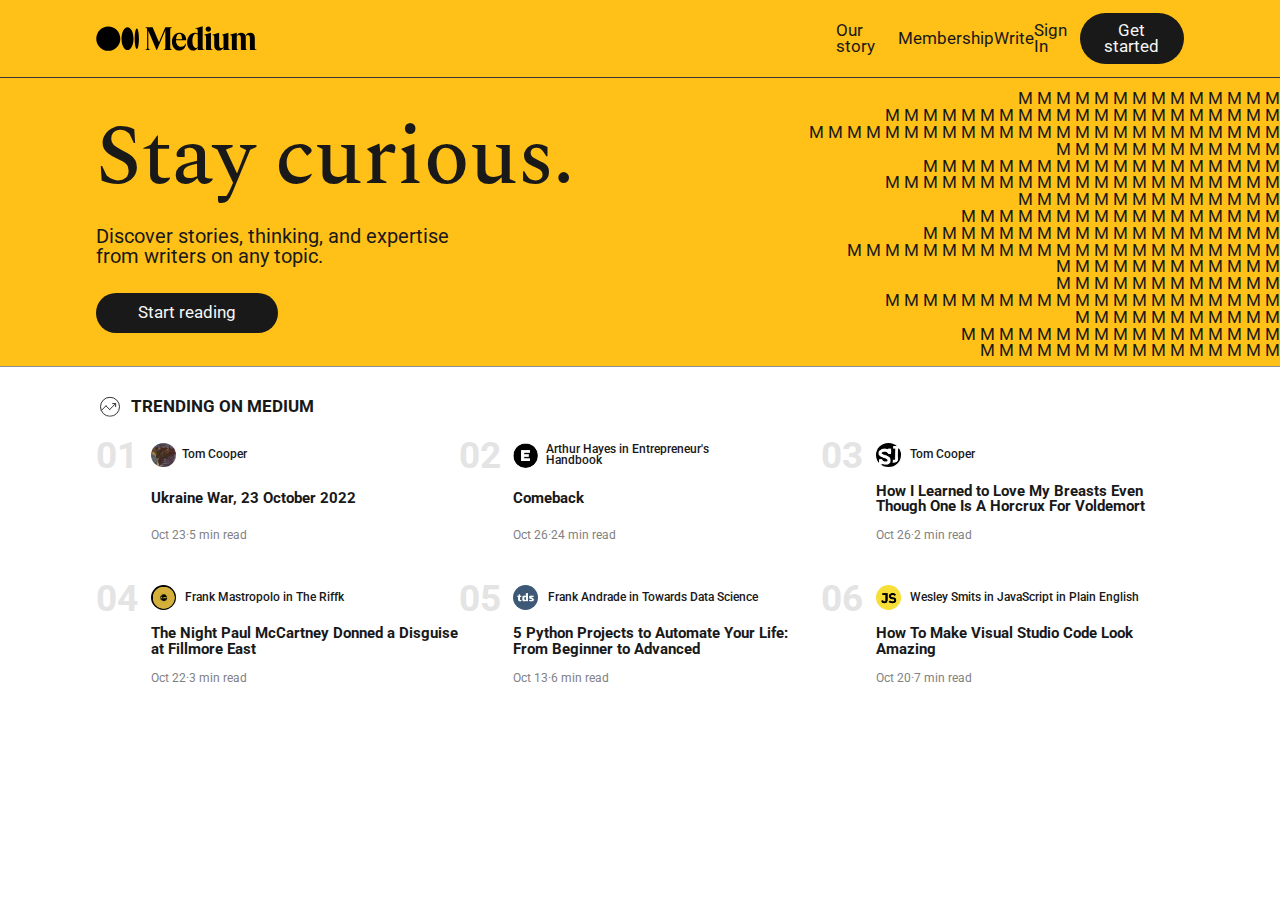
==== base_di_partenza/index2.html @ a9970ef3 "first commit" ====
<!DOCTYPE html>
<html lang="en">
  <head>
    <meta charset="UTF-8" />
    <meta name="viewport" content="width=device-width, initial-scale=1.0" />
    <meta http-equiv="X-UA-Compatible" content="IE=edge" />
    <link rel="stylesheet" href="./assets/css/reset.css" />
    <link rel="stylesheet" href="./assets/css/style.css" />
    <title>Medium Page - U2 w1 D5</title>
  </head>
  <body>
    <header>
      <nav>
        <div class="nav">
          <img
            class="navSx"
            src="./assets/imgs/svg/logo.svg"
            alt="logo Medium"
          />
          <div class="navDx">
            <p>Our story</p>
            <p>Membership</p>
            <p>Write</p>
            <p>Sign In</p>
            <a href="" target="_blank"> Get started</a>
          </div>
        </div>
        <div class="headerBottom">
          <div class="headerSx">
            <h1>Stay curious.</h1>
            <p>
              Discover stories, thinking, and expertise <br />
              from writers on any topic.
            </p>
            <a href="" target="_blank"> Start reading</a>
          </div>
          <div class="headerDxM"></div>
        </div>
      </nav>
    </header>
    <main>
      <section>
        <div class="titoloSezione">
          <img
            class="trending"
            src="./assets/imgs/svg/trending.svg"
            alt="icona trend"
          />
          <h2>TRENDING ON MEDIUM</h2>
        </div>
        <div class="artcoliTopMain">
          <article class="primiArticle">
            <div class="numeroSection1">01</div>
            <div class="testoSection1">
              <div class="parteAlta">
                <img src="./assets/imgs/image01.jpeg" alt="aereo" />
                <p class="autore">Tom Cooper</p>
              </div>
              <p class="nomeArticolo">Ukraine War, 23 October 2022</p>
              <p class="data">Oct 23·5 min read</p>
            </div>
          </article>
          <article class="primiArticle">
            <div class="numeroSection1">02</div>
            <div class="testoSection1">
              <div class="parteAlta">
                <img src="./assets/imgs/image02.png" alt="e" />
                <p class="autore">Arthur Hayes in Entrepreneur's Handbook</p>
              </div>
              <p class="nomeArticolo">Comeback</p>
              <p class="data">Oct 26·24 min read</p>
            </div>
          </article>
          <article class="primiArticle">
            <div class="numeroSection1">03</div>
            <div class="testoSection1">
              <div class="parteAlta">
                <img src="./assets/imgs/image03.jpeg" alt="sj" />
                <p class="autore">Tom Cooper</p>
              </div>
              <p class="nomeArticolo">
                How I Learned to Love My Breasts Even Though One Is A Horcrux
                For Voldemort
              </p>
              <p class="data">Oct 26·2 min read</p>
            </div>
          </article>
          <article class="primiArticle">
            <div class="numeroSection1">04</div>
            <div class="testoSection1">
              <div class="parteAlta">
                <img src="./assets/imgs/image04.png" alt="sj" />
                <p class="autore">Frank Mastropolo in The Riffk</p>
              </div>
              <p class="nomeArticolo">
                The Night Paul McCartney Donned a Disguise at Fillmore East
              </p>
              <p class="data">Oct 22·3 min read</p>
            </div>
          </article>
          <article class="primiArticle">
            <div class="numeroSection1">05</div>
            <div class="testoSection1">
              <div class="parteAlta">
                <img src="./assets/imgs/image05.jpeg" alt="sj" />
                <p class="autore">Frank Andrade in Towards Data Science</p>
              </div>
              <p class="nomeArticolo">
                5 Python Projects to Automate Your Life: From Beginner to
                Advanced
              </p>
              <p class="data">Oct 13·6 min read</p>
            </div>
          </article>
          <article class="primiArticle">
            <div class="numeroSection1">06</div>
            <div class="testoSection1">
              <div class="parteAlta">
                <img src="./assets/imgs/image06.png" alt="sj" />
                <p class="autore">
                  Wesley Smits in JavaScript in Plain English
                </p>
              </div>
              <p class="nomeArticolo">
                How To Make Visual Studio Code Look Amazing
              </p>
              <p class="data">Oct 20·7 min read</p>
            </div>
          </article>
        </div>
      </section>
      <section></section>
    </main>
    <footer></footer>
    <script src="./scripts/script.js"></script>
  </body>
</html>
---- base_di_partenza/assets/css/style.css ----
@import url("https://fonts.googleapis.com/css2?family=Roboto:wght@300;400;500;700&family=Spectral:wght@300;400;600;700&display=swap");

body {
  color: #191919;
  font-family: "Spectral", serif;
  cursor: pointer;
  font-size: 105%;
}
header {
  font-family: "Roboto", sans-serif;
  background-color: #ffc017;
}
.nav {
  display: flex;
  justify-content: space-between;
  align-items: center;
  padding: 1% 7.5%;
}
.navDx {
  display: flex;
  justify-content: space-between;
  align-items: center;
  width: 32%;
}
.navDx a {
  text-decoration: none;
  border-radius: 40px;
  background-color: #191919;
  color: whitesmoke;
  padding: 2.5% 4%;
  text-align: center;
}
.headerBottom {
  border-top: #373737 solid 1px;
  border-bottom: #8f8f8f solid 1px;
  display: flex;
  justify-content: space-between;
  align-items: center;
  padding-left: 7.5%;
  padding-top: 1%;
  padding-bottom: 0.5%;
}
.headerDxM p {
  direction: rtl;
}
.headerSx {
  display: flex;
  flex-direction: column;
  align-self: normal;
  justify-content: space-evenly;
}
.headerSx p {
  font-size: 120%;
}
.headerSx a {
  text-decoration: none;
  border-radius: 40px;
  background-color: #191919;
  color: whitesmoke;
  padding: 2.5% 4%;
  text-align: center;
  width: 30%;
}
h1 {
  font-family: "Spectral", serif;
  font-size: 500%;
  font-weight: 500;
}
main {
  margin: 2% 7.5%;
  font-family: "Roboto", sans-serif;
}
.titoloSezione {
  display: flex;
  align-items: center;
  justify-content: space-between;
  width: 16%;
  margin-bottom: 2%;
  font-weight: 700;
  width: 20%;
}
.primiArticle {
  display: flex;
  /* align-items: baseline; */
  flex: 27%;
  margin-bottom: 4%;
}
.testoSection1 {
  display: flex;
  flex-direction: column;
  justify-content: space-between;
  height: 11vh;
  margin-left: 2%;
}
.numeroSection1 {
  display: flex;
  font-weight: bold;
  font-size: 220%;
  font-family: "Roboto", sans-serif;
  color: #e4e4e4;
  margin-top: -1.3%;
  margin-right: 1.5%;
}
.parteAlta img {
  max-width: 25px;
  border-radius: 50%;
}
.parteAlta {
  display: flex;
  align-items: center;
  justify-content: start;
}
.autore {
  font-weight: 500;
  font-size: 70%;
  margin-left: 3%;
}
.nomeArticolo {
  font-weight: bold;
  font-size: 90%;
  font-family: "Roboto", sans-serif;
}
.data {
  color: #818181;
  font-size: 70%;
}
.artcoliTopMain {
  display: flex;
  justify-content: space-between;
  flex-wrap: wrap;
}
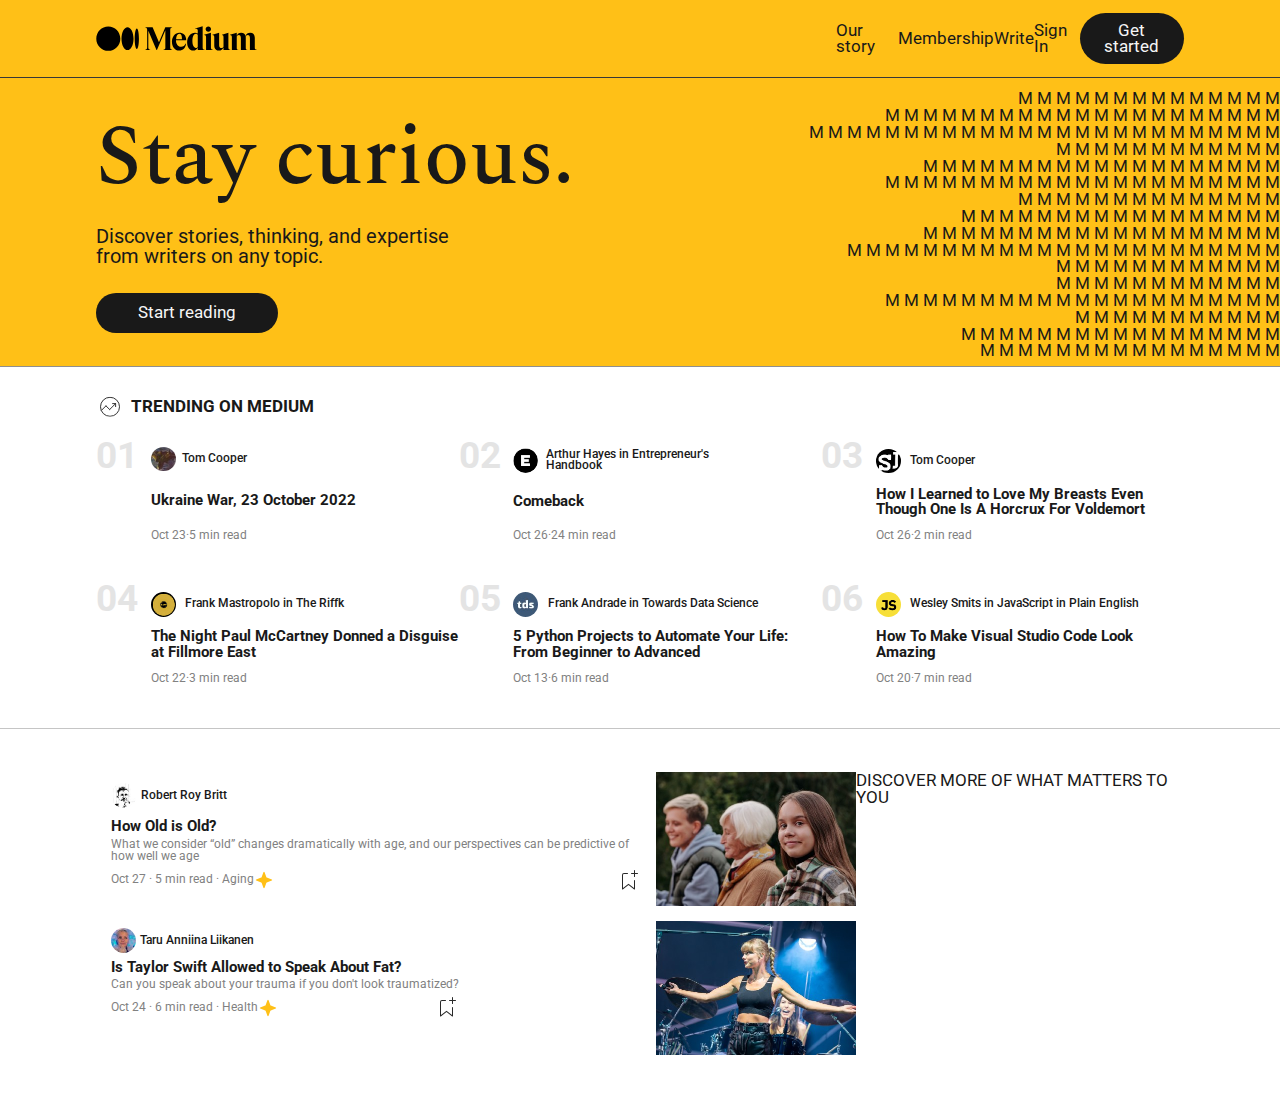
==== commit 7e43ed9d: "noooooooooo" ====
--- a/base_di_partenza/index2.html
+++ b/base_di_partenza/index2.html
@@ -129,7 +129,69 @@
           </article>
         </div>
       </section>
-      <section></section>
+      <div class="borderMain"></div>
+      <section class="secondaSezione">
+        <div class="sezioneSx">
+          <div class="articoliSX">
+            <article class="secondiArticle">
+              <div class="testoSection2">
+                <div class="parteAlta">
+                  <img src="./assets/imgs/image07.jpeg" alt="sj" />
+                  <p class="autore">Robert Roy Britt</p>
+                </div>
+                <p class="nomeArticolo">How Old is Old?</p>
+
+                <p class="data">
+                  What we consider “old” changes dramatically with age, and our
+                  perspectives can be predictive of how well we age
+                </p>
+                <div class="parteBassa">
+                  <div class="parteBassaSx">
+                    <p class="data">Oct 27 · 5 min read · Aging</p>
+                    <img src="./assets/imgs/svg/star.svg" alt="star" />
+                  </div>
+                  <div class="parteBassaDx">
+                    <img src="./assets/imgs/svg/bookmark.svg" alt="bookmark" />
+                  </div>
+                </div>
+              </div>
+              <div class="immagini">
+                <img src="./assets/imgs/image08.jpeg" alt="parenti" />
+              </div>
+            </article>
+            <article class="secondiArticle">
+              <div class="testoSection2">
+                <div class="parteAlta">
+                  <img src="./assets/imgs/image09.jpeg" alt="sj" />
+                  <p class="autore">Taru Anniina Liikanen</p>
+                </div>
+                <p class="nomeArticolo">
+                  Is Taylor Swift Allowed to Speak About Fat?
+                </p>
+
+                <p class="data">
+                  Can you speak about your trauma if you don't look traumatized?
+                </p>
+                <div class="parteBassa">
+                  <div class="parteBassaSx">
+                    <p class="data">Oct 24 · 6 min read · Health</p>
+                    <img src="./assets/imgs/svg/star.svg" alt="star" />
+                  </div>
+                  <div class="parteBassaDx">
+                    <img src="./assets/imgs/svg/bookmark.svg" alt="bookmark" />
+                  </div>
+                </div>
+              </div>
+              <div class="immagini">
+                <img src="./assets/imgs/image10.jpeg" alt="parenti" />
+              </div>
+            </article>
+          </div>
+        </div>
+        <div class="sezioneDx">
+          <h2>DISCOVER MORE OF WHAT MATTERS TO YOU</h2>
+        </div>
+      </section>
     </main>
     <footer></footer>
     <script src="./scripts/script.js"></script>
--- a/base_di_partenza/assets/css/style.css
+++ b/base_di_partenza/assets/css/style.css
@@ -3,8 +3,10 @@
 body {
   color: #191919;
   font-family: "Spectral", serif;
+  font-size: 105%;
+}
+a {
   cursor: pointer;
-  font-size: 105%;
 }
 header {
   font-family: "Roboto", sans-serif;
@@ -81,7 +83,6 @@
 }
 .primiArticle {
   display: flex;
-  /* align-items: baseline; */
   flex: 27%;
   margin-bottom: 4%;
 }
@@ -129,3 +130,60 @@
   justify-content: space-between;
   flex-wrap: wrap;
 }
+.borderMain {
+  border-bottom: #c5c5c5 solid 1px;
+  margin-left: -100px;
+  margin-right: -100px;
+  margin-bottom: 4%;
+}
+.secondaSezione {
+  display: flex;
+  justify-content: space-between;
+}
+.secondiArticle {
+  display: flex;
+  margin-bottom: 2%;
+  align-items: center;
+  justify-content: space-between;
+}
+.testoSection2 {
+  display: flex;
+  flex-direction: column;
+  justify-content: space-between;
+  height: 11vh;
+  margin-left: 2%;
+  margin-right: 2%;
+  align-self: baseline;
+}
+.immagini {
+  display: flex;
+}
+.immagini img {
+  max-width: 200px;
+}
+.parteBassa {
+  margin-top: 1%;
+  display: flex;
+  justify-content: space-between;
+  align-items: center;
+}
+.parteAlta {
+  margin-top: 2%;
+}
+.parteBassaSx {
+  display: flex;
+  justify-content: space-between;
+  align-items: center;
+}
+.parteBassaDx {
+  display: flex;
+}
+.secondaSezione .parteAlta .autore {
+  margin-left: 1%;
+}
+.secondaSezione .parteAlta {
+  margin-bottom: 2%;
+}
+.testoSection2 .nomeArticolo {
+  margin-bottom: 1%;
+}
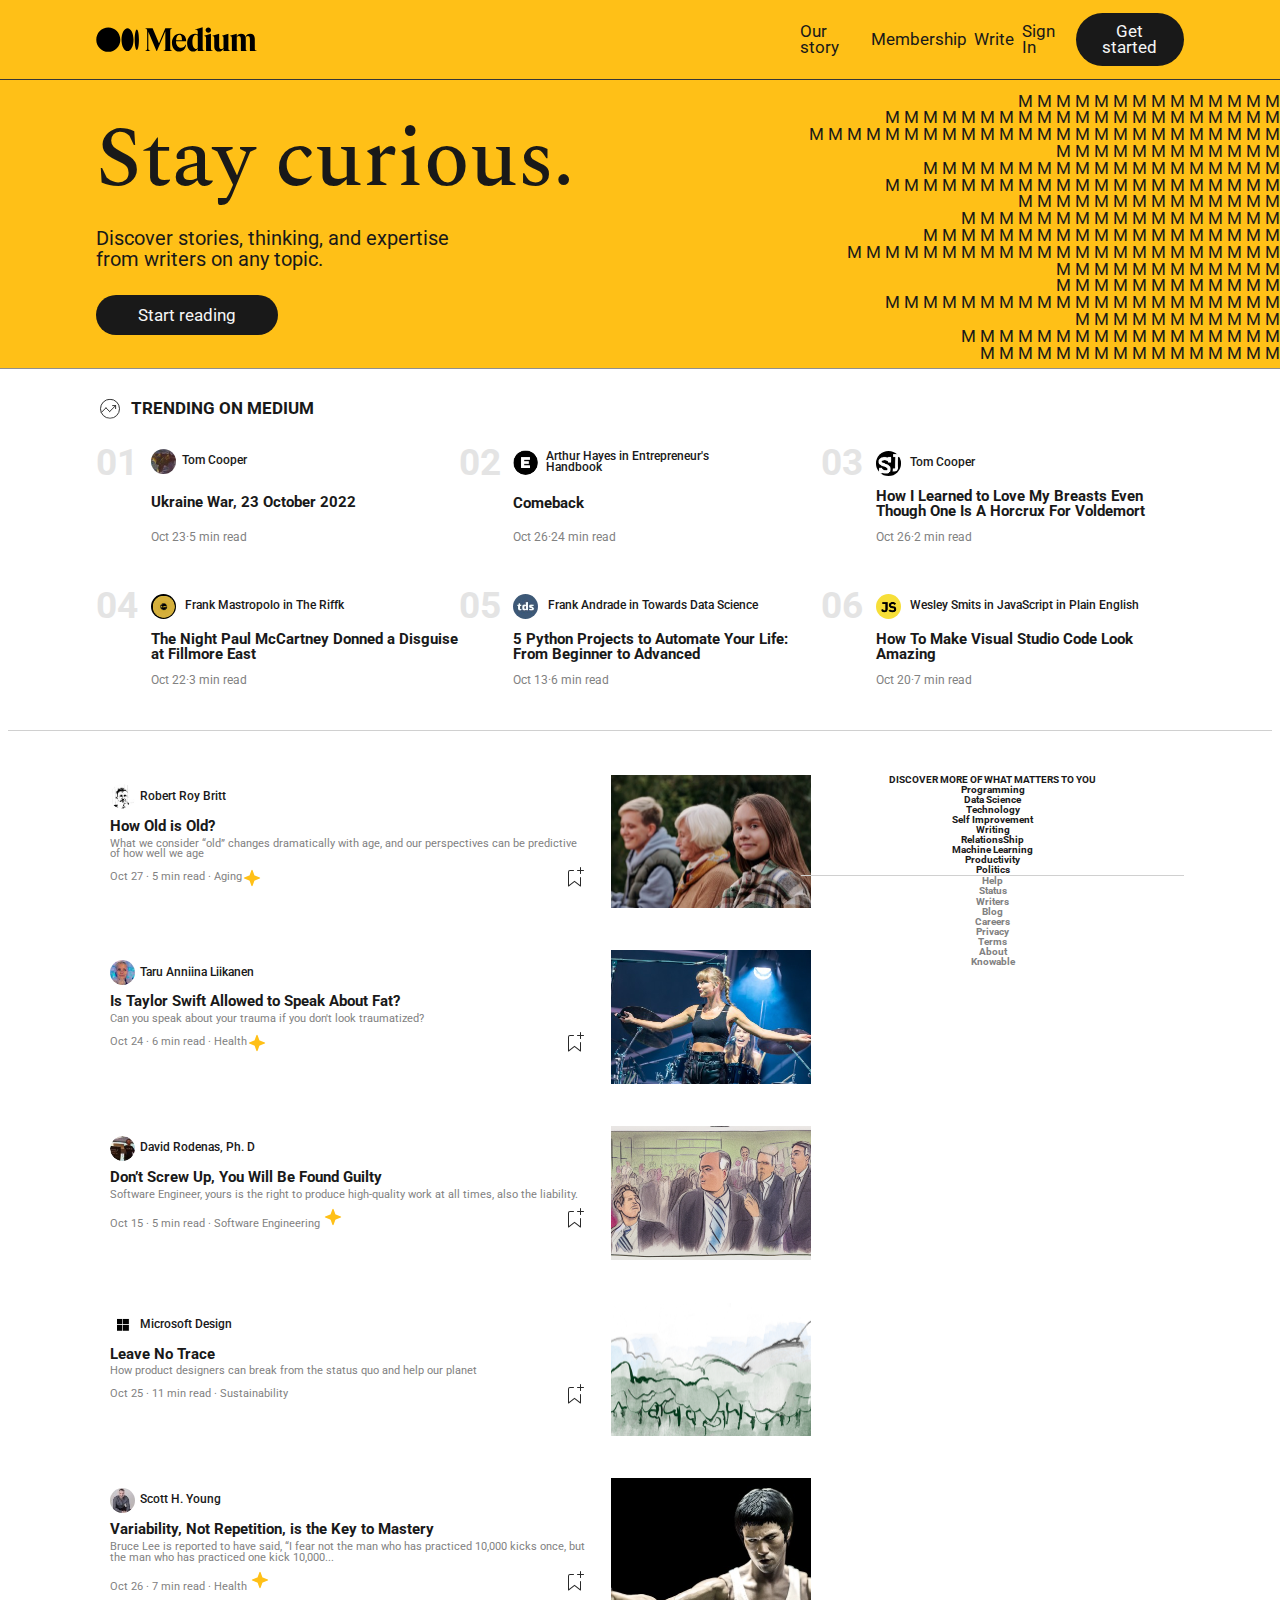
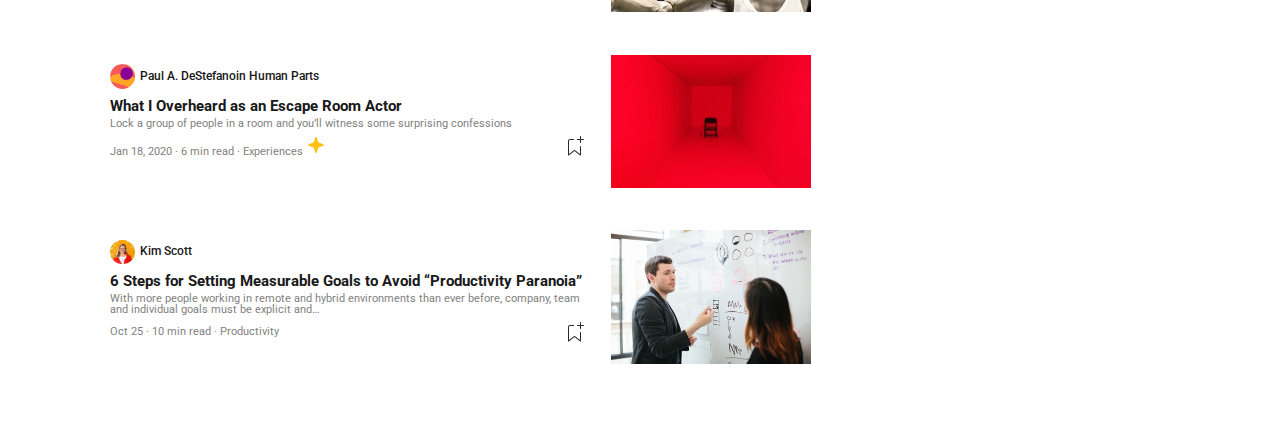
==== commit cd10ec46: "quasi, nel commit di prima mi sono sbagliato a commentare, sviluppato per monitor da 1400px" ====
--- a/base_di_partenza/index2.html
+++ b/base_di_partenza/index2.html
@@ -136,7 +136,7 @@
             <article class="secondiArticle">
               <div class="testoSection2">
                 <div class="parteAlta">
-                  <img src="./assets/imgs/image07.jpeg" alt="sj" />
+                  <img src="./assets/imgs/image07.jpeg" alt="x" />
                   <p class="autore">Robert Roy Britt</p>
                 </div>
                 <p class="nomeArticolo">How Old is Old?</p>
@@ -162,7 +162,7 @@
             <article class="secondiArticle">
               <div class="testoSection2">
                 <div class="parteAlta">
-                  <img src="./assets/imgs/image09.jpeg" alt="sj" />
+                  <img src="./assets/imgs/image09.jpeg" alt="x" />
                   <p class="autore">Taru Anniina Liikanen</p>
                 </div>
                 <p class="nomeArticolo">
@@ -186,10 +186,169 @@
                 <img src="./assets/imgs/image10.jpeg" alt="parenti" />
               </div>
             </article>
+            <article class="secondiArticle">
+              <div class="testoSection2">
+                <div class="parteAlta">
+                  <img src="./assets/imgs/image11.jpeg" alt="x" />
+                  <p class="autore">David Rodenas, Ph. D</p>
+                </div>
+                <p class="nomeArticolo">
+                  Don’t Screw Up, You Will Be Found Guilty
+                </p>
+                <p class="data">
+                  Software Engineer, yours is the right to produce high-quality
+                  work at all times, also the liability.
+                </p>
+                <div class="parteBassa">
+                  <div class="parteBassaSx">
+                    <p class="data">
+                      Oct 15 · 5 min read · Software Engineering
+                      <img src="./assets/imgs/svg/star.svg" alt="star" />
+                    </p>
+                  </div>
+                  <div class="parteBassaDx">
+                    <img src="./assets/imgs/svg/bookmark.svg" alt="bookmark" />
+                  </div>
+                </div>
+              </div>
+              <div class="immagini">
+                <img src="./assets/imgs/image12.png" alt="parenti" />
+              </div>
+            </article>
+            <article class="secondiArticle">
+              <div class="testoSection2">
+                <div class="parteAlta">
+                  <img src="./assets/imgs/image13.png" alt="x" />
+                  <p class="autore">Microsoft Design</p>
+                </div>
+                <p class="nomeArticolo">Leave No Trace</p>
+                <p class="data">
+                  How product designers can break from the status quo and help
+                  our planet
+                </p>
+                <div class="parteBassa">
+                  <div class="parteBassaSx">
+                    <p class="data">Oct 25 · 11 min read · Sustainability</p>
+                  </div>
+                  <div class="parteBassaDx">
+                    <img src="./assets/imgs/svg/bookmark.svg" alt="bookmark" />
+                  </div>
+                </div>
+              </div>
+              <div class="immagini">
+                <img src="./assets/imgs/image14.png" alt="parenti" />
+              </div>
+            </article>
+            <article class="secondiArticle">
+              <div class="testoSection2">
+                <div class="parteAlta">
+                  <img src="./assets/imgs/image15.jpeg" alt="x" />
+                  <p class="autore">Scott H. Young</p>
+                </div>
+                <p class="nomeArticolo">
+                  Variability, Not Repetition, is the Key to Mastery
+                </p>
+                <p class="data">
+                  Bruce Lee is reported to have said, “I fear not the man who
+                  has practiced 10,000 kicks once, but the man who has practiced
+                  one kick 10,000...
+                </p>
+                <div class="parteBassa">
+                  <div class="parteBassaSx">
+                    <p class="data">
+                      Oct 26 · 7 min read · Health
+                      <img src="./assets/imgs/svg/star.svg" alt="star" />
+                    </p>
+                  </div>
+                  <div class="parteBassaDx">
+                    <img src="./assets/imgs/svg/bookmark.svg" alt="bookmark" />
+                  </div>
+                </div>
+              </div>
+              <div class="immagini">
+                <img src="./assets/imgs/image16.jpg" alt="parenti" />
+              </div>
+            </article>
+            <article class="secondiArticle">
+              <div class="testoSection2">
+                <div class="parteAlta">
+                  <img src="./assets/imgs/image17.png" alt="x" />
+                  <p class="autore">Paul A. DeStefanoin Human Parts</p>
+                </div>
+                <p class="nomeArticolo">
+                  What I Overheard as an Escape Room Actor
+                </p>
+                <p class="data">
+                  Lock a group of people in a room and you’ll witness some
+                  surprising confessions
+                </p>
+                <div class="parteBassa">
+                  <div class="parteBassaSx">
+                    <p class="data">
+                      Jan 18, 2020 · 6 min read · Experiences
+                      <img src="./assets/imgs/svg/star.svg" alt="star" />
+                    </p>
+                  </div>
+                  <div class="parteBassaDx">
+                    <img src="./assets/imgs/svg/bookmark.svg" alt="bookmark" />
+                  </div>
+                </div>
+              </div>
+              <div class="immagini">
+                <img src="./assets/imgs/image18.jpeg" alt="parenti" />
+              </div>
+            </article>
+            <article class="secondiArticle">
+              <div class="testoSection2">
+                <div class="parteAlta">
+                  <img src="./assets/imgs/image19.jpeg" alt="x" />
+                  <p class="autore">Kim Scott</p>
+                </div>
+                <p class="nomeArticolo">
+                  6 Steps for Setting Measurable Goals to Avoid “Productivity
+                  Paranoia”
+                </p>
+                <p class="data">
+                  With more people working in remote and hybrid environments
+                  than ever before, company, team and individual goals must be
+                  explicit and…
+                </p>
+                <div class="parteBassa">
+                  <div class="parteBassaSx">
+                    <p class="data">Oct 25 · 10 min read · Productivity</p>
+                  </div>
+                  <div class="parteBassaDx">
+                    <img src="./assets/imgs/svg/bookmark.svg" alt="bookmark" />
+                  </div>
+                </div>
+              </div>
+              <div class="immagini">
+                <img src="./assets/imgs/image20.jpg" alt="parenti" />
+              </div>
+            </article>
           </div>
         </div>
         <div class="sezioneDx">
           <h2>DISCOVER MORE OF WHAT MATTERS TO YOU</h2>
+          <p>Programming</p>
+          <p>Data Science</p>
+          <p>Technology</p>
+          <p>Self Improvement</p>
+          <p>Writing</p>
+          <p>RelationsShip</p>
+          <p>Machine Learning</p>
+          <p>Productivity</p>
+          <p>Politics</p>
+          <div></div>
+          <h6>Help</h6>
+          <h6>Status</h6>
+          <h6>Writers</h6>
+          <h6>Blog</h6>
+          <h6>Careers</h6>
+          <h6>Privacy</h6>
+          <h6>Terms</h6>
+          <h6>About</h6>
+          <h6>Knowable</h6>
         </div>
       </section>
     </main>
--- a/base_di_partenza/assets/css/style.css
+++ b/base_di_partenza/assets/css/style.css
@@ -1,4 +1,6 @@
 @import url("https://fonts.googleapis.com/css2?family=Roboto:wght@300;400;500;700&family=Spectral:wght@300;400;600;700&display=swap");
+
+/* io mi sono perso troppo a capire come fare le stelline all'inizio, poi mi sono incartatato circa un'ora tra mille div flex */
 
 body {
   color: #191919;
@@ -22,7 +24,10 @@
   display: flex;
   justify-content: space-between;
   align-items: center;
-  width: 32%;
+  width: 36%;
+}
+.navDx p {
+  margin-left: 2%;
 }
 .navDx a {
   text-decoration: none;
@@ -31,6 +36,7 @@
   color: whitesmoke;
   padding: 2.5% 4%;
   text-align: center;
+  margin-left: 2%;
 }
 .headerBottom {
   border-top: #373737 solid 1px;
@@ -99,7 +105,6 @@
   font-size: 220%;
   font-family: "Roboto", sans-serif;
   color: #e4e4e4;
-  margin-top: -1.3%;
   margin-right: 1.5%;
 }
 .parteAlta img {
@@ -131,9 +136,9 @@
   flex-wrap: wrap;
 }
 .borderMain {
-  border-bottom: #c5c5c5 solid 1px;
-  margin-left: -100px;
-  margin-right: -100px;
+  border-bottom: #d0d0d0 solid 1px;
+  margin-left: -88px;
+  margin-right: -88px;
   margin-bottom: 4%;
 }
 .secondaSezione {
@@ -142,7 +147,7 @@
 }
 .secondiArticle {
   display: flex;
-  margin-bottom: 2%;
+  margin-bottom: 6%;
   align-items: center;
   justify-content: space-between;
 }
@@ -154,12 +159,14 @@
   margin-left: 2%;
   margin-right: 2%;
   align-self: baseline;
+  width: 100%;
 }
 .immagini {
   display: flex;
 }
 .immagini img {
   max-width: 200px;
+  margin-left: 5%;
 }
 .parteBassa {
   margin-top: 1%;
@@ -181,9 +188,33 @@
 .secondaSezione .parteAlta .autore {
   margin-left: 1%;
 }
-.secondaSezione .parteAlta {
+.secondaSezione .parteAlta,
+.parteBassa {
   margin-bottom: 2%;
 }
 .testoSection2 .nomeArticolo {
   margin-bottom: 1%;
 }
+.testoSection2 .data {
+  font-size: 65%;
+}
+.sezioneDx {
+  text-align: center;
+  font-size: 60%;
+  width: 45%;
+  font-weight: 700;
+  display: flex;
+  flex-direction: column;
+  height: 3vh;
+}
+.sezioneDx div {
+  color: #818181;
+  border-bottom: #d0d0d0 solid 1px;
+}
+.sezioneDx h6 {
+  color: #818181;
+}
+,
+.sezioneDx p {
+  color: #818181;
+}
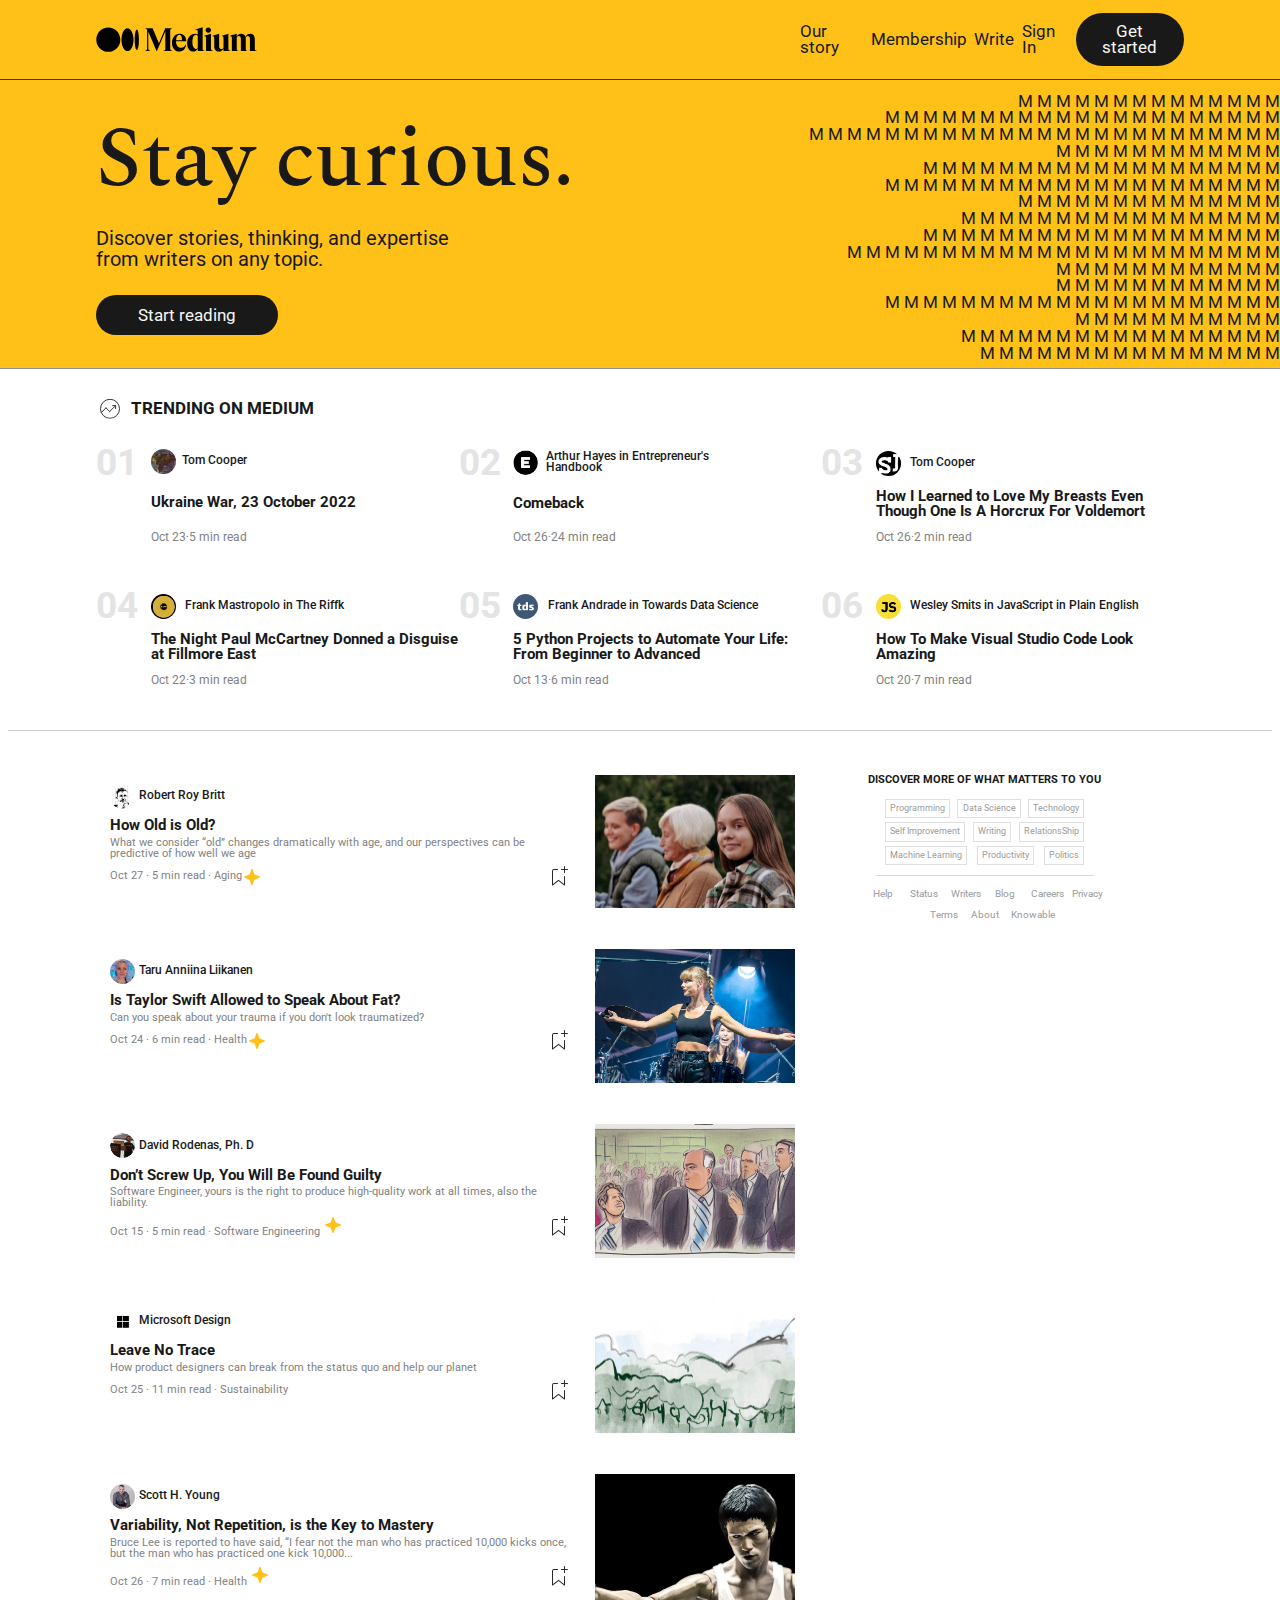
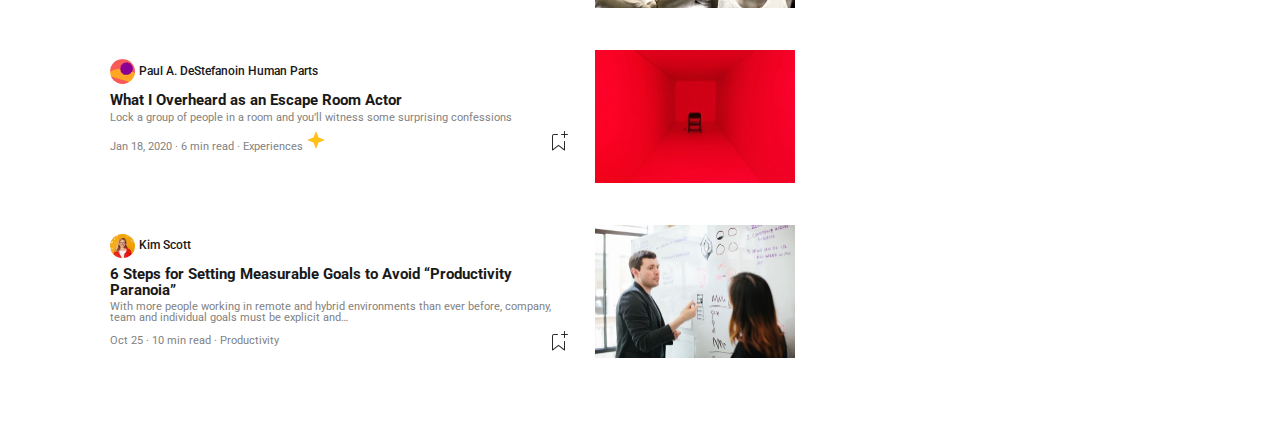
==== commit 04ecf74b: "quasi ok" ====
--- a/base_di_partenza/index2.html
+++ b/base_di_partenza/index2.html
@@ -330,25 +330,29 @@
         </div>
         <div class="sezioneDx">
           <h2>DISCOVER MORE OF WHAT MATTERS TO YOU</h2>
-          <p>Programming</p>
-          <p>Data Science</p>
-          <p>Technology</p>
-          <p>Self Improvement</p>
-          <p>Writing</p>
-          <p>RelationsShip</p>
-          <p>Machine Learning</p>
-          <p>Productivity</p>
-          <p>Politics</p>
+          <div class="p">
+            <p>Programming</p>
+            <p>Data Science</p>
+            <p>Technology</p>
+            <p>Self Improvement</p>
+            <p>Writing</p>
+            <p>RelationsShip</p>
+            <p>Machine Learning</p>
+            <p>Productivity</p>
+            <p>Politics</p>
+          </div>
           <div></div>
-          <h6>Help</h6>
-          <h6>Status</h6>
-          <h6>Writers</h6>
-          <h6>Blog</h6>
-          <h6>Careers</h6>
-          <h6>Privacy</h6>
-          <h6>Terms</h6>
-          <h6>About</h6>
-          <h6>Knowable</h6>
+          <div class="h6">
+            <h6>Help</h6>
+            <h6>Status</h6>
+            <h6>Writers</h6>
+            <h6>Blog</h6>
+            <h6>Careers</h6>
+            <h6>Privacy</h6>
+            <h6>Terms</h6>
+            <h6>About</h6>
+            <h6>Knowable</h6>
+          </div>
         </div>
       </section>
     </main>
--- a/base_di_partenza/assets/css/style.css
+++ b/base_di_partenza/assets/css/style.css
@@ -201,20 +201,47 @@
 .sezioneDx {
   text-align: center;
   font-size: 60%;
-  width: 45%;
+  width: 48%;
+
+  display: flex;
+  flex-direction: column;
+  height: 3vh;
+}
+.sezioneDx div:nth-child(2) {
+  border-bottom: #dbdbdb solid 1px;
+  margin: 1% 22.5%;
+}
+.sezioneDx h6 {
+  color: #9b9b9b;
+}
+.sezioneDx .p p {
+  color: #9b9b9b;
+  border: #dfdfdf solid 1px;
+  padding: 2%;
+  font-size: 90%;
+  margin: 1% 1%;
+}
+.p {
+  display: flex;
+  justify-content: space-between;
+  flex-wrap: wrap;
+  padding: 2%;
+}
+.sezioneDx h2 {
+  font-size: 105%;
   font-weight: 700;
-  display: flex;
-  flex-direction: column;
-  height: 3vh;
-}
-.sezioneDx div {
-  color: #818181;
-  border-bottom: #d0d0d0 solid 1px;
 }
 .sezioneDx h6 {
-  color: #818181;
-}
-,
-.sezioneDx p {
-  color: #818181;
-}
+  padding: 2%;
+  width: 10%;
+  display: inline-block;
+}
+.h6 {
+  margin-left: 62px;
+  margin-right: 62px;
+  margin-top: 1%;
+}
+/* .nav {
+  position: fixed;
+  top: 0;
+} */
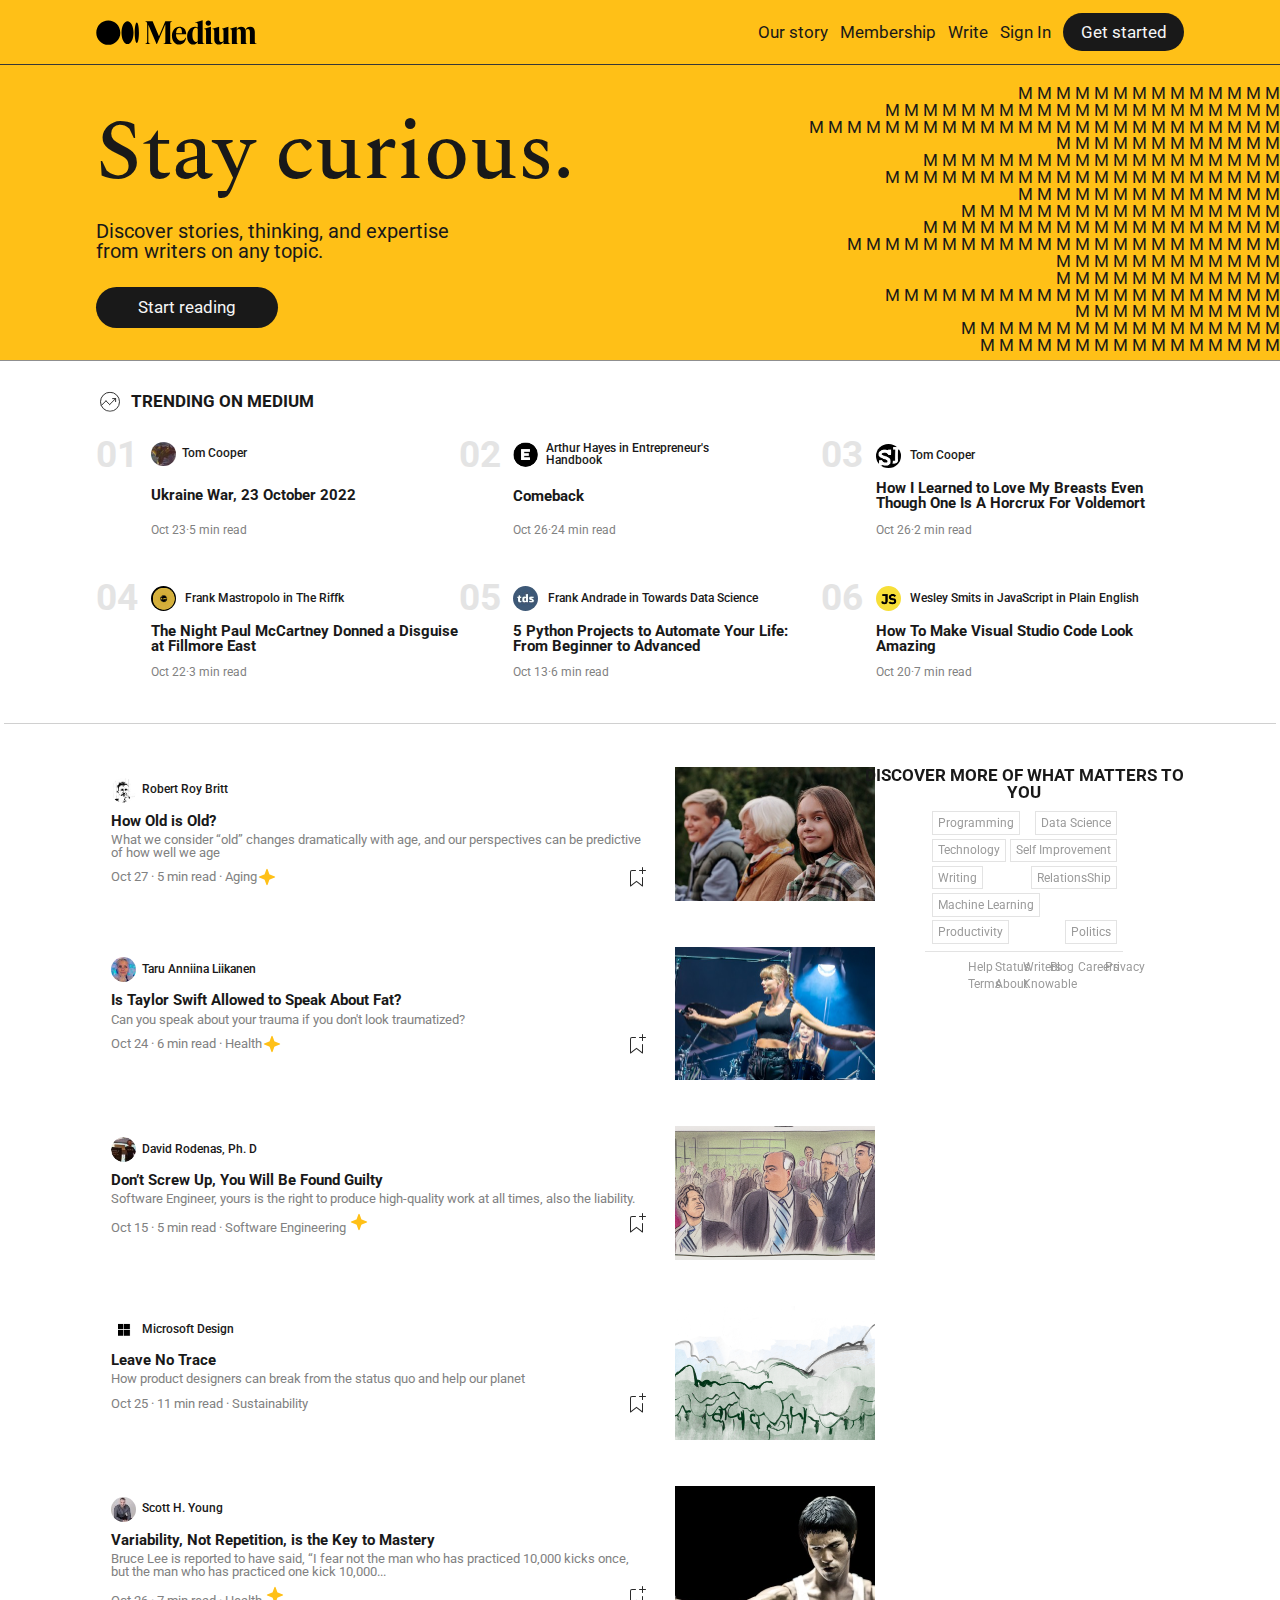
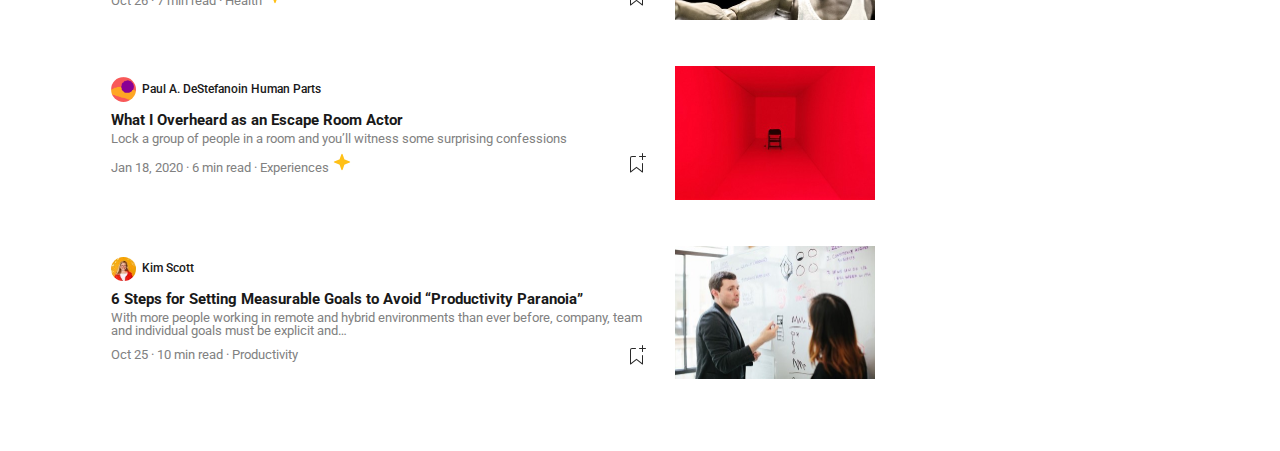
==== commit 9784c7e8: "ok, manca animazione M" ====
--- a/base_di_partenza/index2.html
+++ b/base_di_partenza/index2.html
@@ -22,7 +22,7 @@
             <p>Membership</p>
             <p>Write</p>
             <p>Sign In</p>
-            <a href="" target="_blank"> Get started</a>
+            <a id="buttonNav" href="" target="_blank"> Get started</a>
           </div>
         </div>
         <div class="headerBottom">
--- a/base_di_partenza/assets/css/style.css
+++ b/base_di_partenza/assets/css/style.css
@@ -1,6 +1,6 @@
 @import url("https://fonts.googleapis.com/css2?family=Roboto:wght@300;400;500;700&family=Spectral:wght@300;400;600;700&display=swap");
 
-/* io mi sono perso troppo a capire come fare le stelline all'inizio, poi mi sono incartatato circa un'ora tra mille div flex */
+/* Mi sono perso troppo a capire come fare le stelline all'inizio, poi mi sono incartatato circa un'ora tra mille div flex */
 
 body {
   color: #191919;
@@ -14,22 +14,38 @@
   font-family: "Roboto", sans-serif;
   background-color: #ffc017;
 }
+nav {
+  position: relative;
+}
 .nav {
   display: flex;
   justify-content: space-between;
   align-items: center;
   padding: 1% 7.5%;
+  border-bottom: #373737 solid 1px;
+  position: fixed;
+  z-index: 1;
+  transition: 0.6s;
+  top: 0;
+  background-color: #ffc017;
+  width: 85%;
+}
+.nav.scrolled {
+  background-color: whitesmoke;
+}
+#buttonNav.scrolled {
+  background-color: green;
 }
 .navDx {
   display: flex;
   justify-content: space-between;
   align-items: center;
-  width: 36%;
+  width: 40%;
 }
 .navDx p {
   margin-left: 2%;
 }
-.navDx a {
+#buttonNav {
   text-decoration: none;
   border-radius: 40px;
   background-color: #191919;
@@ -37,15 +53,15 @@
   padding: 2.5% 4%;
   text-align: center;
   margin-left: 2%;
+  transition: 0.6s;
 }
 .headerBottom {
-  border-top: #373737 solid 1px;
   border-bottom: #8f8f8f solid 1px;
   display: flex;
   justify-content: space-between;
   align-items: center;
   padding-left: 7.5%;
-  padding-top: 1%;
+  padding-top: 85px;
   padding-bottom: 0.5%;
 }
 .headerDxM p {
@@ -137,8 +153,8 @@
 }
 .borderMain {
   border-bottom: #d0d0d0 solid 1px;
-  margin-left: -88px;
-  margin-right: -88px;
+  margin-left: -8.5%;
+  margin-right: -8.5%;
   margin-bottom: 4%;
 }
 .secondaSezione {
@@ -196,52 +212,55 @@
   margin-bottom: 1%;
 }
 .testoSection2 .data {
-  font-size: 65%;
+  font-size: 75%;
 }
 .sezioneDx {
   text-align: center;
-  font-size: 60%;
-  width: 48%;
-
-  display: flex;
-  flex-direction: column;
-  height: 3vh;
+  font-size: 90%;
+  width: 38%;
+  display: flex;
+  flex-direction: column;
+  justify-content: start;
+  position: sticky;
+  height: 4vh;
+  top: 90px;
+}
+.secondaSezione {
+  position: relative;
 }
 .sezioneDx div:nth-child(2) {
-  border-bottom: #dbdbdb solid 1px;
-  margin: 1% 22.5%;
+  border-bottom: #e3e3e3 solid 1px;
+  margin: 1% 19%;
 }
 .sezioneDx h6 {
   color: #9b9b9b;
 }
 .sezioneDx .p p {
   color: #9b9b9b;
-  border: #dfdfdf solid 1px;
-  padding: 2%;
-  font-size: 90%;
+  border: #e3e3e3 solid 1px;
+  padding: 2.5%;
+  font-size: 80%;
   margin: 1% 1%;
 }
 .p {
   display: flex;
   justify-content: space-between;
   flex-wrap: wrap;
-  padding: 2%;
+  padding: 1.5%;
 }
 .sezioneDx h2 {
-  font-size: 105%;
+  font-size: 114%;
   font-weight: 700;
 }
 .sezioneDx h6 {
-  padding: 2%;
+  padding: 1.5%;
   width: 10%;
   display: inline-block;
 }
 .h6 {
-  margin-left: 62px;
-  margin-right: 62px;
+  margin-left: 100px;
+  margin-right: 30px;
   margin-top: 1%;
-}
-/* .nav {
-  position: fixed;
-  top: 0;
-} */
+  text-align: left;
+  font-size: 80%;
+}
